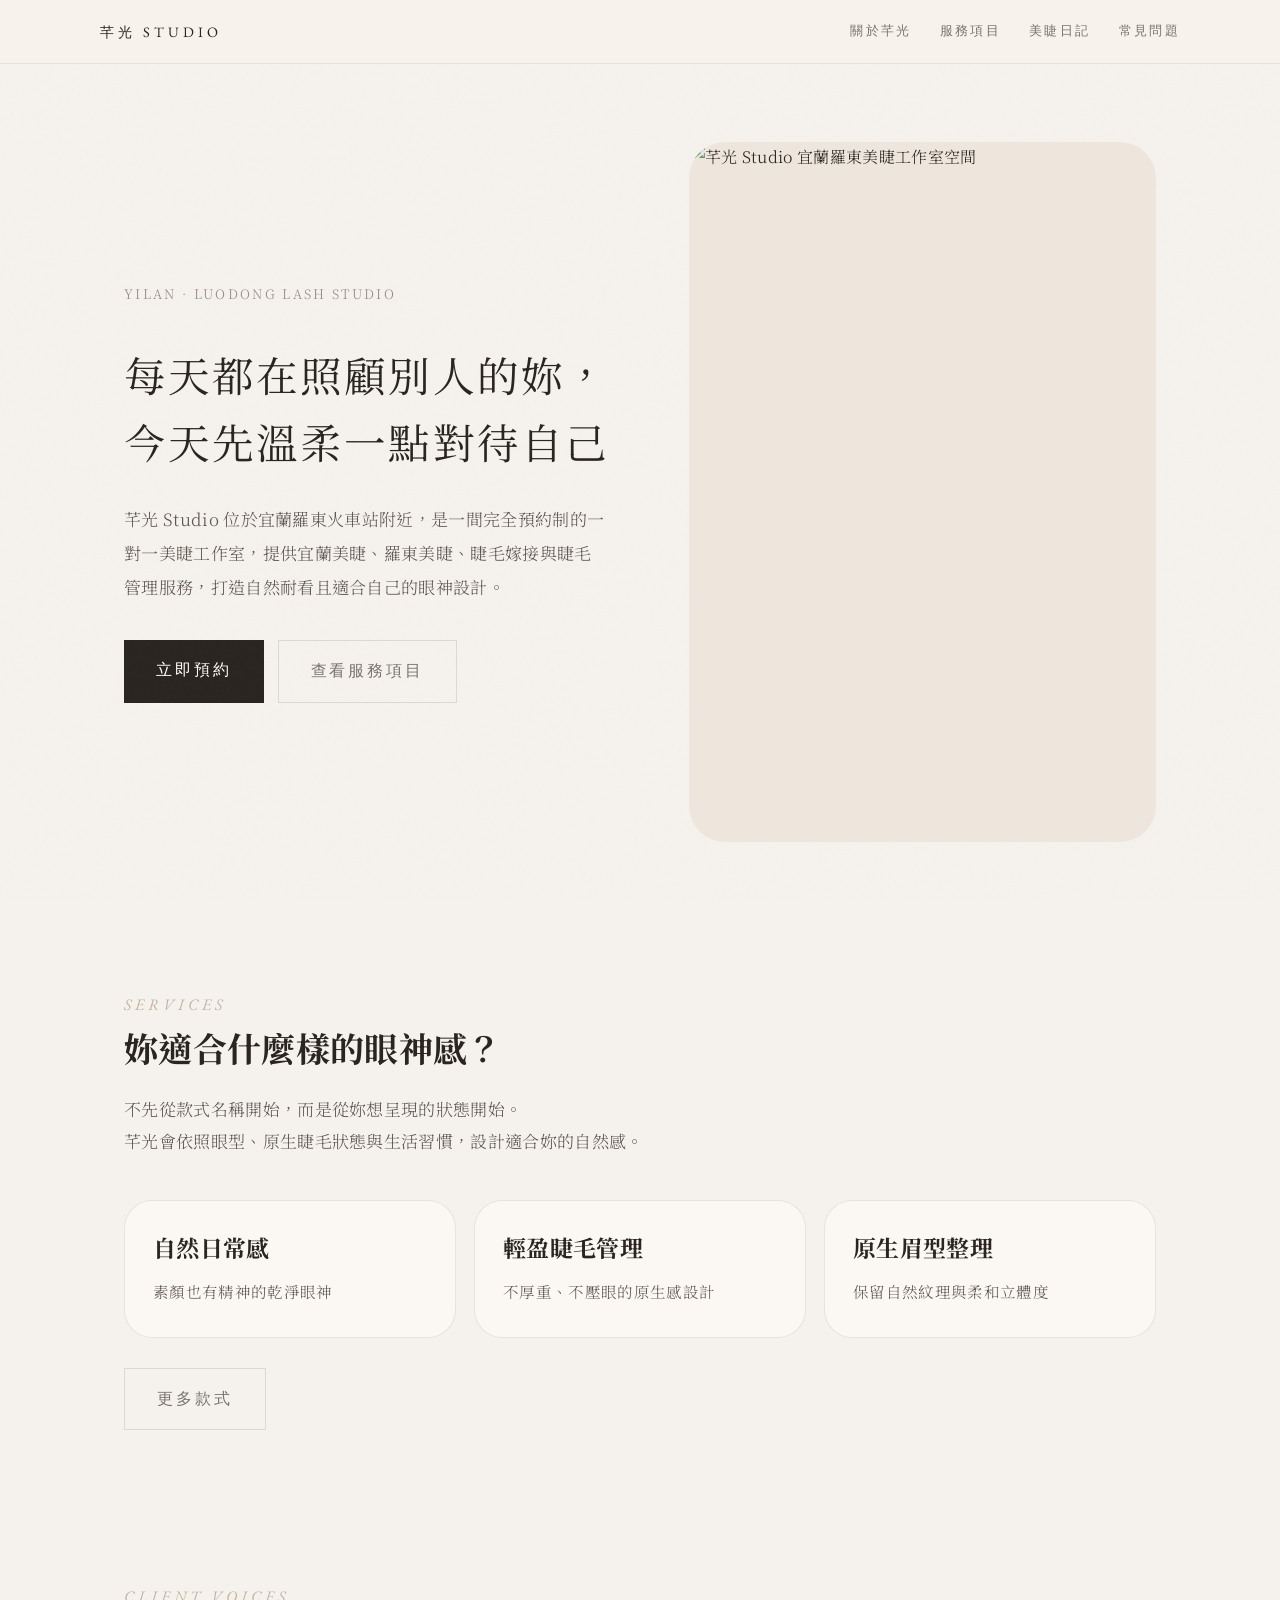
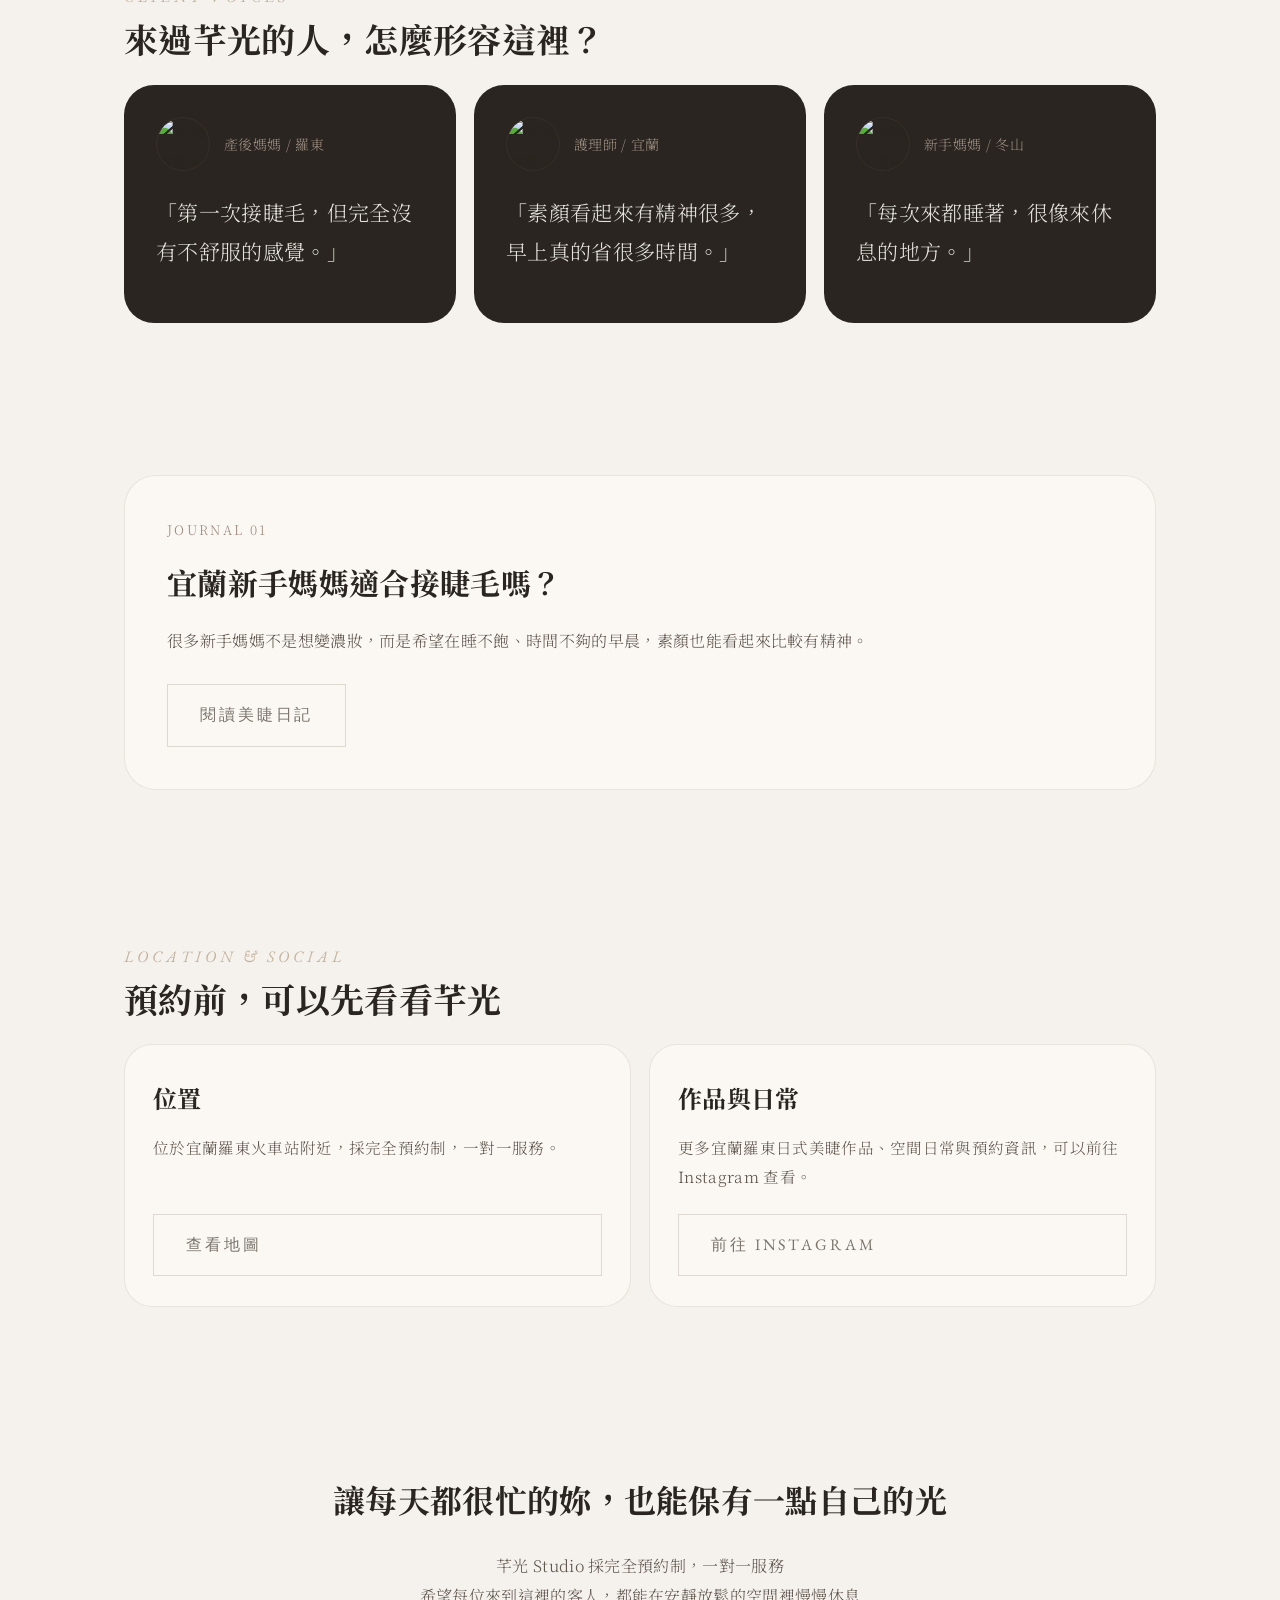
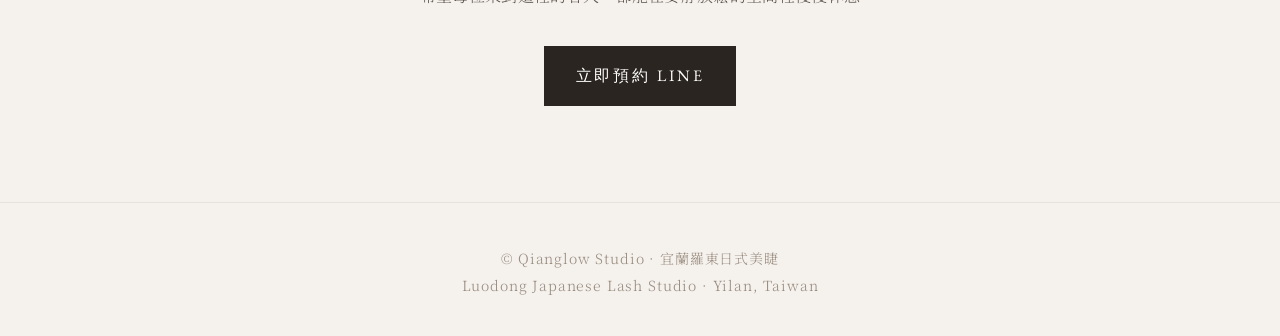
==== index.html @ c4bf51d2 "Update index.html" ====
<!DOCTYPE html>
<html lang="zh-TW">
<head>
  <link rel="icon" type="image/png" href="/favicon.png">
  <link rel="apple-touch-icon" href="/favicon.png">

  <meta charset="UTF-8">
  <meta name="viewport" content="width=device-width, initial-scale=1.0">

  <!-- ══ SEO ══ -->
  <title>芊光 Studio｜宜蘭美睫・羅東美睫・日式睫毛嫁接</title>
  <meta name="description" content="芊光 Studio 位於宜蘭羅東火車站附近，提供日式睫毛嫁接、睫毛管理與客製化眼型設計。完全預約制一對一療癒空間，打造自然耐看且適合自己的宜蘭美睫風格。">
  <meta name="keywords" content="宜蘭美睫,羅東美睫,宜蘭接睫毛,羅東接睫毛,日式美睫,睫毛嫁接,睫毛管理,宜蘭日式美睫,羅東日式美睫,芊光Studio">
  <link rel="canonical" href="https://qianglow.com/">

  <!-- ══ OG ══ -->
  <meta property="og:type" content="website">
  <meta property="og:locale" content="zh_TW">
  <meta property="og:title" content="芊光 Studio｜宜蘭美睫・羅東美睫・日式睫毛嫁接">
  <meta property="og:description" content="位於宜蘭羅東火車站附近，完全預約制一對一美睫工作室。日式睫毛嫁接、睫毛管理，打造自然耐看的眼神設計。">
  <meta property="og:url" content="https://qianglow.com/">
  <meta property="og:site_name" content="芊光 Qianglow Studio">
  <meta property="og:image" content="https://qianglow.com/space-01.JPG">

  <!-- ══ Twitter Card ══ -->
  <meta name="twitter:card" content="summary_large_image">
  <meta name="twitter:title" content="芊光 Studio｜宜蘭美睫・羅東美睫">
  <meta name="twitter:description" content="宜蘭羅東完全預約制日式美睫工作室，打造自然耐看的眼神設計。">
  <meta name="twitter:image" content="https://qianglow.com/space-01.JPG">

  <!-- ══ GEO / LLMO: hreflang ══ -->
  <link rel="alternate" hreflang="zh-TW" href="https://qianglow.com/">

  <!-- ══ Schema: BeautySalon (GEO / LLMO) ══ -->
  <script type="application/ld+json">
  {
    "@context": "https://schema.org",
    "@type": "BeautySalon",
    "@id": "https://qianglow.com/#beautysalon",
    "name": "芊光 Qianglow Studio",
    "alternateName": ["羅東美睫芊光", "宜蘭美睫芊光", "芊光美睫"],
    "url": "https://qianglow.com/",
    "image": "https://qianglow.com/space-01.JPG",
    "description": "芊光 Qianglow Studio 位於宜蘭羅東火車站附近，是一間完全預約制的一對一日式美睫工作室，提供宜蘭美睫、羅東美睫、日式睫毛嫁接、睫毛管理與野生眉服務。專注自然、耐看、有精神的眼神設計，適合新手媽媽與喜歡日系自然感的妳。",
    "priceRange": "NT$1,000–NT$1,300",
    "telephone": "",
    "address": {
      "@type": "PostalAddress",
      "streetAddress": "安平路35號2樓",
      "addressLocality": "羅東鎮",
      "addressRegion": "宜蘭縣",
      "postalCode": "265",
      "addressCountry": "TW"
    },
    "geo": {
      "@type": "GeoCoordinates",
      "latitude": 24.6775,
      "longitude": 121.7668
    },
    "hasMap": "https://maps.app.goo.gl/6VkabM9q2Lr9Zyg3A",
    "sameAs": [
      "https://www.instagram.com/qianglow.studio",
      "https://beautefeel.com/store/qianglow.studio",
      "https://relaq.fit/salon/50"
    ],
    "potentialAction": {
      "@type": "ReserveAction",
      "target": {
        "@type": "EntryPoint",
        "urlTemplate": "https://lin.ee/WfphLRG"
      },
      "name": "LINE 立即預約"
    },
    "areaServed": [
      { "@type": "City", "name": "羅東鎮" },
      { "@type": "AdministrativeArea", "name": "宜蘭縣" },
      { "@type": "City", "name": "冬山鄉" },
      { "@type": "City", "name": "五結鄉" },
      { "@type": "City", "name": "宜蘭市" }
    ],
    "openingHoursSpecification": [
      {
        "@type": "OpeningHoursSpecification",
        "dayOfWeek": ["Monday","Tuesday","Wednesday","Thursday","Friday","Saturday","Sunday"],
        "opens": "10:00",
        "closes": "19:00"
      }
    ],
    "aggregateRating": {
      "@type": "AggregateRating",
      "ratingValue": "5",
      "reviewCount": "3",
      "bestRating": "5",
      "worstRating": "1"
    },
    "review": [
      {
        "@type": "Review",
        "author": { "@type": "Person", "name": "產後媽媽｜羅東" },
        "reviewRating": { "@type": "Rating", "ratingValue": "5", "bestRating": "5" },
        "reviewBody": "第一次接睫毛，但完全沒有不舒服的感覺。"
      },
      {
        "@type": "Review",
        "author": { "@type": "Person", "name": "護理師｜宜蘭" },
        "reviewRating": { "@type": "Rating", "ratingValue": "5", "bestRating": "5" },
        "reviewBody": "素顏看起來有精神很多，早上真的省很多時間。"
      },
      {
        "@type": "Review",
        "author": { "@type": "Person", "name": "新手媽媽｜冬山" },
        "reviewRating": { "@type": "Rating", "ratingValue": "5", "bestRating": "5" },
        "reviewBody": "安靜到差點睡著，很像來休息的地方。"
      }
    ],
    "hasOfferCatalog": {
      "@type": "OfferCatalog",
      "name": "芊光服務項目",
      "itemListElement": [
        {
          "@type": "Offer",
          "name": "日系單根美睫",
          "description": "自然、輕盈、耐看的宜蘭日系美睫設計，適合日常素顏也想有精神的妳。",
          "price": "1000",
          "priceCurrency": "TWD"
        },
        {
          "@type": "Offer",
          "name": "水光睫毛管理",
          "description": "重視原生睫毛狀態與光澤感的羅東睫毛管理服務。",
          "price": "1300",
          "priceCurrency": "TWD"
        },
        {
          "@type": "Offer",
          "name": "野生眉雕塑",
          "description": "保留自然眉流與柔和立體度的原生眉型整理。",
          "price": "1000",
          "priceCurrency": "TWD"
        }
      ]
    }
  }
  </script>

  <!-- ══ Schema: FAQPage (AEO / LLMO) ══ -->
  <script type="application/ld+json">
  {
    "@context": "https://schema.org",
    "@type": "FAQPage",
    "mainEntity": [
      {
        "@type": "Question",
        "name": "宜蘭哪裡有日式美睫？",
        "acceptedAnswer": {
          "@type": "Answer",
          "text": "芊光 Studio 位於宜蘭羅東火車站附近，提供日式睫毛嫁接、睫毛管理服務，採完全預約制一對一服務。"
        }
      },
      {
        "@type": "Question",
        "name": "羅東美睫推薦哪裡？",
        "acceptedAnswer": {
          "@type": "Answer",
          "text": "芊光 Qianglow Studio 是羅東在地的日式美睫工作室，專注自然感設計，適合新手媽媽與喜歡日系自然感的客人。"
        }
      },
      {
        "@type": "Question",
        "name": "接睫毛會不舒服嗎？",
        "acceptedAnswer": {
          "@type": "Answer",
          "text": "芊光採一對一完全預約制，施作過程安靜舒適，許多客人在過程中都會不自覺放鬆甚至入睡。"
        }
      },
      {
        "@type": "Question",
        "name": "宜蘭美睫多少錢？",
        "acceptedAnswer": {
          "@type": "Answer",
          "text": "芊光 Studio 日系單根美睫 NT$1,000 起，水光睫毛管理 NT$1,300，野生眉雕塑 NT$1,000。"
        }
      }
    ]
  }
  </script>

  <!-- ══ Schema: WebSite + SearchAction (LLMO) ══ -->
  <script type="application/ld+json">
  {
    "@context": "https://schema.org",
    "@type": "WebSite",
    "name": "芊光 Qianglow Studio",
    "url": "https://qianglow.com/",
    "description": "宜蘭羅東日式美睫工作室，提供宜蘭美睫、羅東美睫、睫毛嫁接與睫毛管理服務。"
  }
  </script>

  <link rel="preconnect" href="https://fonts.googleapis.com">
  <link rel="preconnect" href="https://fonts.gstatic.com" crossorigin>
  <link href="https://fonts.googleapis.com/css2?family=Noto+Serif+TC:wght@300;400;500&family=EB+Garamond:ital,wght@0,400;0,500;1,400&display=swap" rel="stylesheet">

<style>

:root{
  --bg:#f5f2ee;
  --bg-card:#faf8f5;
  --ink:#2a2520;
  --ink-light:#7a746c;
  --ink-faint:#b8b0a5;
  --accent:#8a7560;
  --accent-soft:#c4b49e;
  --line:#ddd8d0;
  --serif:'Noto Serif TC', serif;
  --roman:'EB Garamond', serif;
}

*{ box-sizing:border-box; }

body{
  margin:0;
  background:var(--bg);
  color:var(--ink);
  font-family:var(--serif);
  font-weight:300;
  line-height:1.9;
  letter-spacing:.02em;
}

body::before{
  content:'';
  position:fixed;
  inset:0;
  pointer-events:none;
  opacity:.35;
  z-index:0;
  background-image:url("data:image/svg+xml,%3Csvg viewBox='0 0 256 256' xmlns='http://www.w3.org/2000/svg'%3E%3Cfilter id='noise'%3E%3CfeTurbulence type='fractalNoise' baseFrequency='0.9' numOctaves='4'/%3E%3C/filter%3E%3Crect width='100%25' height='100%25' filter='url(%23noise)' opacity='0.04'/%3E%3C/svg%3E");
}

a{ text-decoration:none; color:inherit; }
img{ width:100%; display:block; }

.wrap{
  width:100%;
  max-width:1080px;
  margin:0 auto;
  padding:0 24px;
}

/* NAV */
.nav{
  position:sticky;
  top:0;
  z-index:10;
  background:rgba(247,242,236,.94);
  backdrop-filter:blur(12px);
  border-bottom:1px solid rgba(120,100,80,.12);
}
.nav-inner{
  display:flex;
  justify-content:space-between;
  align-items:center;
  padding:18px 0;
}
.logo{
  font-family:var(--roman);
  font-size:.9rem;
  letter-spacing:.28em;
  text-transform:uppercase;
  color:var(--ink);
}
.nav-links{
  display:flex;
  gap:28px;
  font-family:var(--roman);
  font-size:.82rem;
  letter-spacing:.18em;
  text-transform:uppercase;
  color:var(--ink-light);
}

/* HERO */
.hero{
  padding:78px 0 72px;
}
.hero-grid{
  display:grid;
  grid-template-columns:0.85fr 1.15fr;
  gap:80px;
  align-items:center;
}
.hero-sub{
  font-size:13px;
  letter-spacing:.18em;
  color:#9b8d80;
  margin-bottom:24px;
}

/* ── 修正：移除 <br>，讓標題自然換行 ── */
.hero-title{
  font-family:var(--serif);
  font-size:clamp(1.6rem, 3.8vw, 2.6rem);
  font-weight:400;
  line-height:1.6;
  letter-spacing:.05em;
  color:var(--ink);
  margin-bottom:28px;
  word-break:keep-all;
  overflow-wrap:break-word;
}

.hero-text{
  font-size:17px;
  line-height:2;
  color:#5f564e;
  max-width:640px;
  margin:0 0 36px;
}
.hero-content{
  max-width:600px;
}
.hero-buttons{
  display:flex;
  gap:14px;
  flex-wrap:wrap;
}
.btn-dark,
.btn-light{
  display:inline-block;
  padding:15px 32px;
}
.btn-dark{
  background:var(--ink);
  color:#fff;
  border-radius:0;
  font-family:var(--roman);
  letter-spacing:.18em;
  text-transform:uppercase;
}
.btn-light{
  background:transparent;
  color:var(--ink-light);
  border:1px solid var(--line);
  border-radius:0;
  font-family:var(--roman);
  letter-spacing:.18em;
  text-transform:uppercase;
}

/* SLIDER */
.hero-image{
  position:relative;
  overflow:hidden;
  border-radius:36px;
  background:#eee6dc;
  min-height:700px;
}
.slide{
  position:absolute;
  inset:0;
  width:100%;
  height:100%;
  object-fit:cover;
  opacity:0;
  transition:opacity 1.4s ease;
}
.slide.active{ opacity:1; }

/* SECTION */
.section{ padding:76px 0; }
.section-sub{
  font-family:var(--roman);
  font-style:italic;
  letter-spacing:.25em;
  color:var(--accent-soft);
}
.section-title{
  font-family:"Noto Serif TC",serif;
  font-size:34px;
  line-height:1.6;
  margin:0 0 18px;
}
.section-text{
  font-size:17px;
  color:#5f564e;
  max-width:640px;
  margin:0 0 42px;
}

/* SERVICE */
.service-grid{
  display:grid;
  grid-template-columns:repeat(3,1fr);
  gap:18px;
}
.service-card{
  background:#fbf8f4;
  border:1px solid rgba(120,100,80,.14);
  border-radius:28px;
  padding:30px 28px;
}
.service-card h3{
  font-family:"Noto Serif TC",serif;
  font-size:23px;
  line-height:1.5;
  margin:0 0 12px;
}
.service-card p{
  font-size:15.5px;
  color:#5f564e;
  margin:0;
}

/* REVIEW */
.voice-grid{
  display:grid;
  grid-template-columns:repeat(3,1fr);
  gap:18px;
}
.voice-card{
  background:#2a2520;
  border:none;
  border-radius:30px;
  padding:32px;
}
.voice-head{
  display:flex;
  align-items:center;
  gap:14px;
  margin-bottom:22px;
}
.avatar{
  width:54px;
  height:54px;
  border-radius:50%;
  object-fit:cover;
  border:1px solid rgba(120,100,80,.16);
}
.voice-text{
  font-family:var(--serif);
  font-size:21px;
  line-height:1.85;
  margin:0 0 20px;
  color:rgba(245,242,238,.92);
}
.voice-from{
  font-size:14px;
  color:#9b8d80;
}

/* JOURNAL */
.journal-card{
  background:#fbf8f4;
  border:1px solid rgba(120,100,80,.14);
  border-radius:32px;
  padding:42px;
}
.journal-number{
  color:#9b8d80;
  letter-spacing:.18em;
  font-size:13px;
  margin-bottom:16px;
}
.journal-card h3{
  font-family:"Noto Serif TC",serif;
  font-size:30px;
  line-height:1.65;
  margin:0 0 18px;
}
.journal-card p{
  color:#5f564e;
  font-size:16px;
  margin:0 0 28px;
}

/* MAP IG */
.info-grid{
  display:grid;
  grid-template-columns:1fr 1fr;
  gap:18px;
}
.info-card{
  background:#fbf8f4;
  border:1px solid rgba(120,100,80,.14);
  border-radius:28px;
  padding:30px 28px;
  display:flex;
  flex-direction:column;
}
.info-card h3{
  font-family:"Noto Serif TC",serif;
  font-size:24px;
  margin:0 0 12px;
}
.info-card p{
  color:#5f564e;
  margin:0 0 22px;
  font-size:15.5px;
  flex:1;
}

/* CTA */
.cta{
  padding:88px 0 96px;
  text-align:center;
}
.cta h2{
  font-family:"Noto Serif TC",serif;
  font-size:32px;
  line-height:1.8;
  margin:0 0 22px;
}
.cta p{
  color:#5f564e;
  max-width:620px;
  margin:0 auto 34px;
  font-size:16px;
}

/* FOOTER */
.footer{
  border-top:1px solid rgba(120,100,80,.12);
  padding:42px 0 38px;
  text-align:center;
}
.footer-text{
  font-size:14px;
  line-height:1.9;
  color:#9b8d80;
  letter-spacing:.06em;
  margin:0;
}

/* ── MOBILE ── */
@media(max-width:768px){
  .wrap{ padding:0 22px; }

  .nav-inner{ align-items:center; gap:14px; }
  .logo{ font-size:21px; }
  .nav-links{ gap:16px; font-size:14px; overflow-x:auto; padding-bottom:4px; }

  .hero{ padding:54px 0 46px; }

  /* ── 手機改為單欄，圖片放下方 ── */
  .hero-grid{
    display:grid;
    grid-template-columns:1fr;
    gap:36px;
    align-items:start;
  }

  .hero-sub{ font-size:12px; letter-spacing:.16em; margin-bottom:20px; }

  /* ── 手機字體自然換行，不強制斷行 ── */
  .hero-title{
    font-size:clamp(1.5rem, 6vw, 2rem);
    line-height:1.65;
    letter-spacing:.03em;
    margin-bottom:20px;
    word-break:keep-all;
  }

  .hero-text{ font-size:16px; line-height:2; margin-bottom:30px; }

  .hero-image{
    min-height:700px;
    border-radius:28px;
  }

  .section{ padding:58px 0; }
  .section-title{ font-size:29px; line-height:1.7; }
  .section-text{ font-size:16px; line-height:2; }

  .service-grid,
  .voice-grid,
  .info-grid{ grid-template-columns:1fr; }

  .service-card,
  .voice-card,
  .info-card{ padding:26px 24px; }

  .voice-text{ font-size:20px; line-height:1.9; }

  .journal-card{ padding:30px 26px; }
  .journal-card h3{ font-size:25px; }

  .cta{ padding:72px 0 78px; }
  .cta h2{ font-size:28px; line-height:1.85; }
}
</style>

</head>
<body>

<header class="nav">
  <div class="wrap nav-inner">
    <div class="logo">芊光 Studio</div>
    <nav class="nav-links" aria-label="主選單">
      <a href="about.html">關於芊光</a>
      <a href="services.html">服務項目</a>
      <a href="journal.html">美睫日記</a>
      <a href="faq.html">常見問題</a>
    </nav>
  </div>
</header>

<main>

  <!-- ══ HERO ══ -->
  <section class="hero">
    <div class="wrap hero-grid">
      <div class="hero-content">
        <div class="hero-sub">YILAN · LUODONG LASH STUDIO</div>

        <h1 class="hero-title">每天都在照顧別人的妳，<br>今天先溫柔一點對待自己</h1>

        <p class="hero-text">
          芊光 Studio 位於宜蘭羅東火車站附近，是一間完全預約制的一對一美睫工作室，提供宜蘭美睫、羅東美睫、睫毛嫁接與睫毛管理服務，打造自然耐看且適合自己的眼神設計。
        </p>

        <div class="hero-buttons">
          <a href="https://lin.ee/WfphLRG" class="btn-dark" target="_blank" rel="noopener">立即預約</a>
          <a href="services.html" class="btn-light">查看服務項目</a>
        </div>
      </div>

      <div class="hero-image">
        <img src="space-02.jpg" class="slide active" alt="芊光 Studio 宜蘭羅東美睫工作室空間">
        <img src="space-01.JPG" class="slide" alt="芊光 Studio 羅東日式美睫施作床與空間">
      </div>
    </div>
  </section>

  <!-- ══ SERVICES ══ -->
  <section class="section" aria-labelledby="services-heading">
    <div class="wrap">
      <div class="section-sub">SERVICES</div>
      <h2 class="section-title" id="services-heading">妳適合什麼樣的眼神感？</h2>
      <p class="section-text">
        不先從款式名稱開始，而是從妳想呈現的狀態開始。<br>
        芊光會依照眼型、原生睫毛狀態與生活習慣，設計適合妳的自然感。
      </p>
      <div class="service-grid">
        <div class="service-card">
          <h3>自然日常感</h3>
          <p>素顏也有精神的乾淨眼神</p>
        </div>
        <div class="service-card">
          <h3>輕盈睫毛管理</h3>
          <p>不厚重、不壓眼的原生感設計</p>
        </div>
        <div class="service-card">
          <h3>原生眉型整理</h3>
          <p>保留自然紋理與柔和立體度</p>
        </div>
      </div>
      <div style="margin-top:30px;">
        <a href="services.html" class="btn-light">更多款式</a>
      </div>
    </div>
  </section>

  <!-- ══ REVIEWS ══ -->
  <section class="section" aria-labelledby="voices-heading">
    <div class="wrap">
      <div class="section-sub">CLIENT VOICES</div>
      <h2 class="section-title" id="voices-heading">來過芊光的人，怎麼形容這裡？</h2>
      <div class="voice-grid">
        <div class="voice-card">
          <div class="voice-head">
            <img src="review-01.PNG" class="avatar" alt="芊光宜蘭美睫客人評價">
            <div class="voice-from">產後媽媽 / 羅東</div>
          </div>
          <p class="voice-text">「第一次接睫毛，但完全沒有不舒服的感覺。」</p>
        </div>
        <div class="voice-card">
          <div class="voice-head">
            <img src="review-02.PNG" class="avatar" alt="芊光羅東美睫客人評價">
            <div class="voice-from">護理師 / 宜蘭</div>
          </div>
          <p class="voice-text">「素顏看起來有精神很多，早上真的省很多時間。」</p>
        </div>
        <div class="voice-card">
          <div class="voice-head">
            <img src="review-03.JPG" class="avatar" alt="芊光日式美睫客人評價">
            <div class="voice-from">新手媽媽 / 冬山</div>
          </div>
          <p class="voice-text">「每次來都睡著，很像來休息的地方。」</p>
        </div>
      </div>
    </div>
  </section>

  <!-- ══ JOURNAL ══ -->
  <section class="section">
    <div class="wrap">
      <div class="journal-card">
        <div class="journal-number">JOURNAL 01</div>
        <h3>宜蘭新手媽媽適合接睫毛嗎？</h3>
        <p>很多新手媽媽不是想變濃妝，而是希望在睡不飽、時間不夠的早晨，素顏也能看起來比較有精神。</p>
        <a href="journal.html" class="btn-light">閱讀美睫日記</a>
      </div>
    </div>
  </section>

  <!-- ══ MAP / IG ══ -->
  <section class="section" aria-labelledby="location-heading">
    <div class="wrap">
      <div class="section-sub">LOCATION & SOCIAL</div>
      <h2 class="section-title" id="location-heading">預約前，可以先看看芊光</h2>
      <div class="info-grid">
        <div class="info-card">
          <h3>位置</h3>
          <p>位於宜蘭羅東火車站附近，採完全預約制，一對一服務。</p>
          <a href="https://maps.google.com/?q=265宜蘭縣羅東鎮大新里安平路35號" class="btn-light" target="_blank" rel="noopener">查看地圖</a>
        </div>
        <div class="info-card">
          <h3>作品與日常</h3>
          <p>更多宜蘭羅東日式美睫作品、空間日常與預約資訊，可以前往 Instagram 查看。</p>
          <a href="https://www.instagram.com/qianglow.studio" class="btn-light" target="_blank" rel="noopener">前往 Instagram</a>
        </div>
      </div>
    </div>
  </section>

  <!-- ══ CTA ══ -->
  <section class="cta">
    <div class="wrap">
      <h2>讓每天都很忙的妳，也能保有一點自己的光</h2>
      <p>
        芊光 Studio 採完全預約制，一對一服務<br>
        希望每位來到這裡的客人，都能在安靜放鬆的空間裡慢慢休息
      </p>
      <a href="https://lin.ee/WfphLRG" class="btn-dark" target="_blank" rel="noopener">立即預約 LINE</a>
    </div>
  </section>

</main>

<footer class="footer">
  <div class="wrap">
    <p class="footer-text">
      © Qianglow Studio · 宜蘭羅東日式美睫<br>
      Luodong Japanese Lash Studio · Yilan, Taiwan
    </p>
  </div>
</footer>

<script>
const slides = document.querySelectorAll('.slide');
let current = 0;
if(slides.length > 1){
  setInterval(() => {
    slides[current].classList.remove('active');
    current = (current + 1) % slides.length;
    slides[current].classList.add('active');
  }, 4200);
}
</script>

</body>
</html>
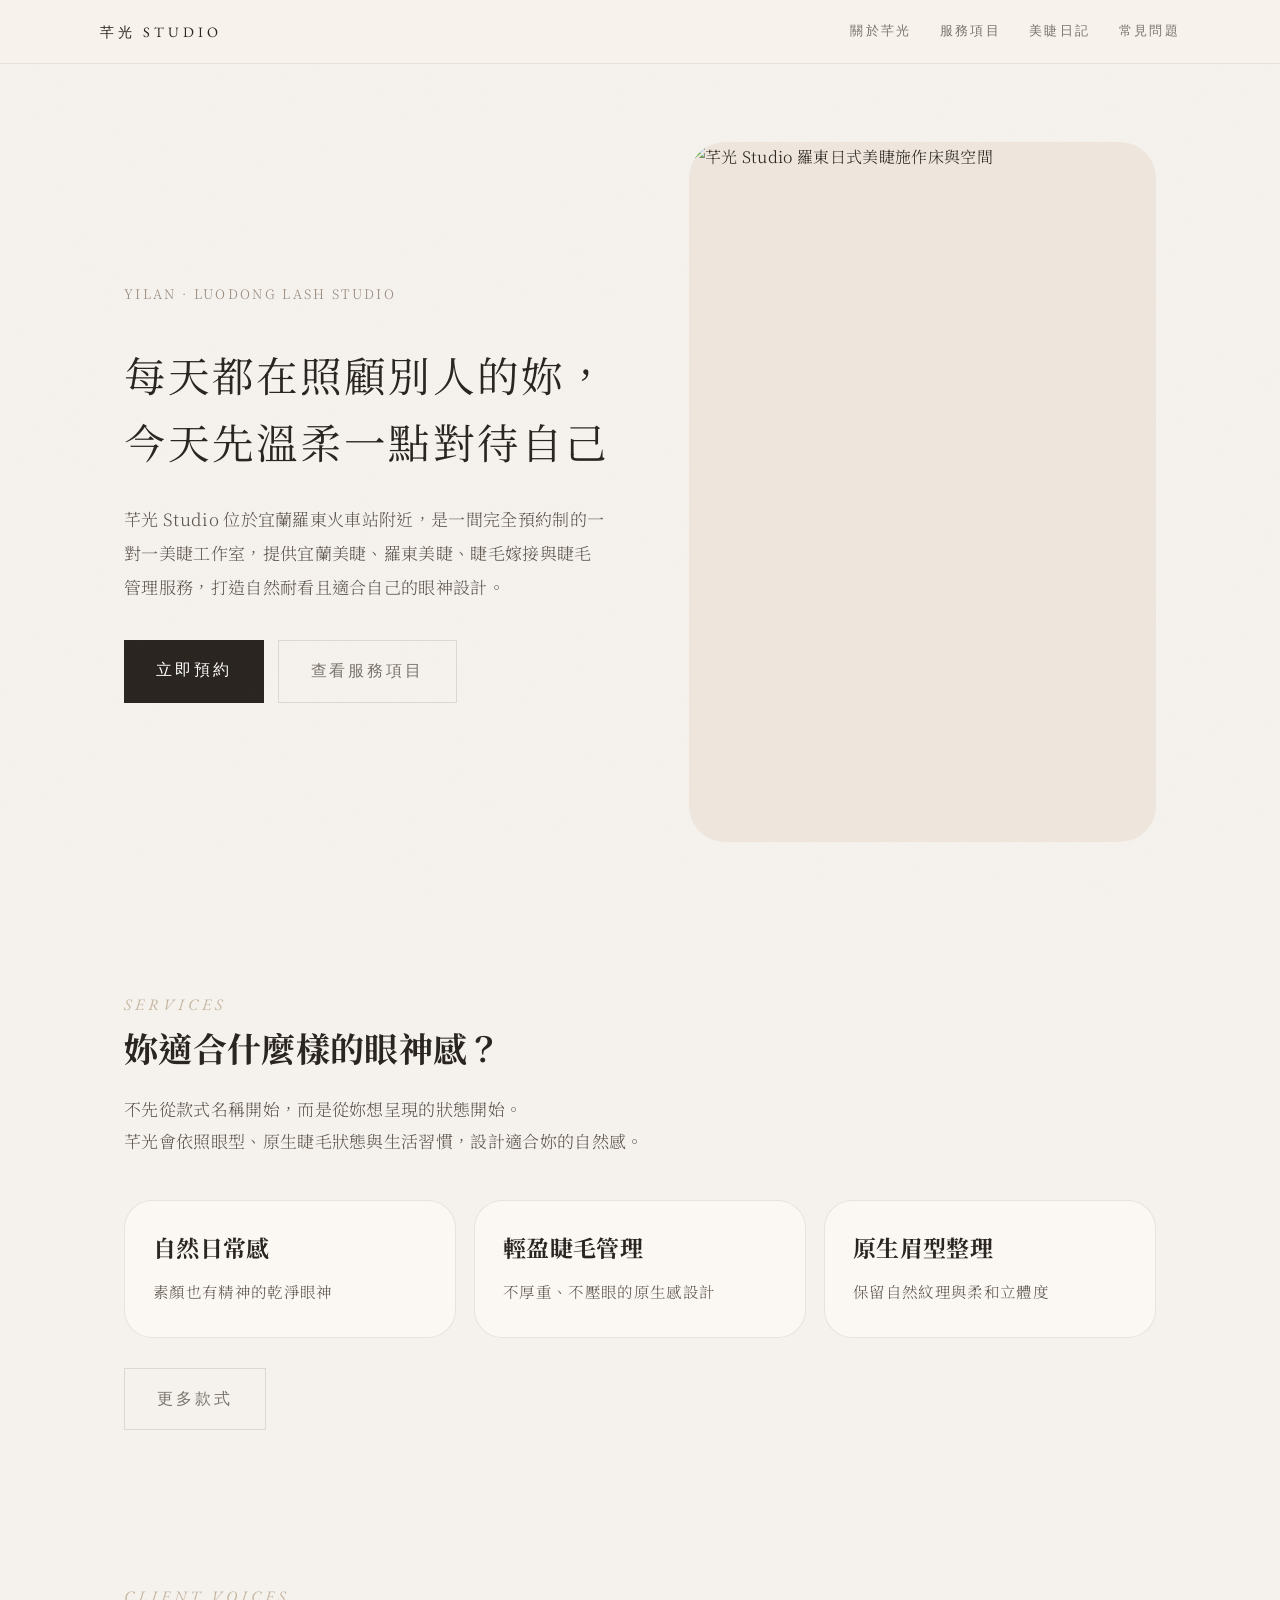
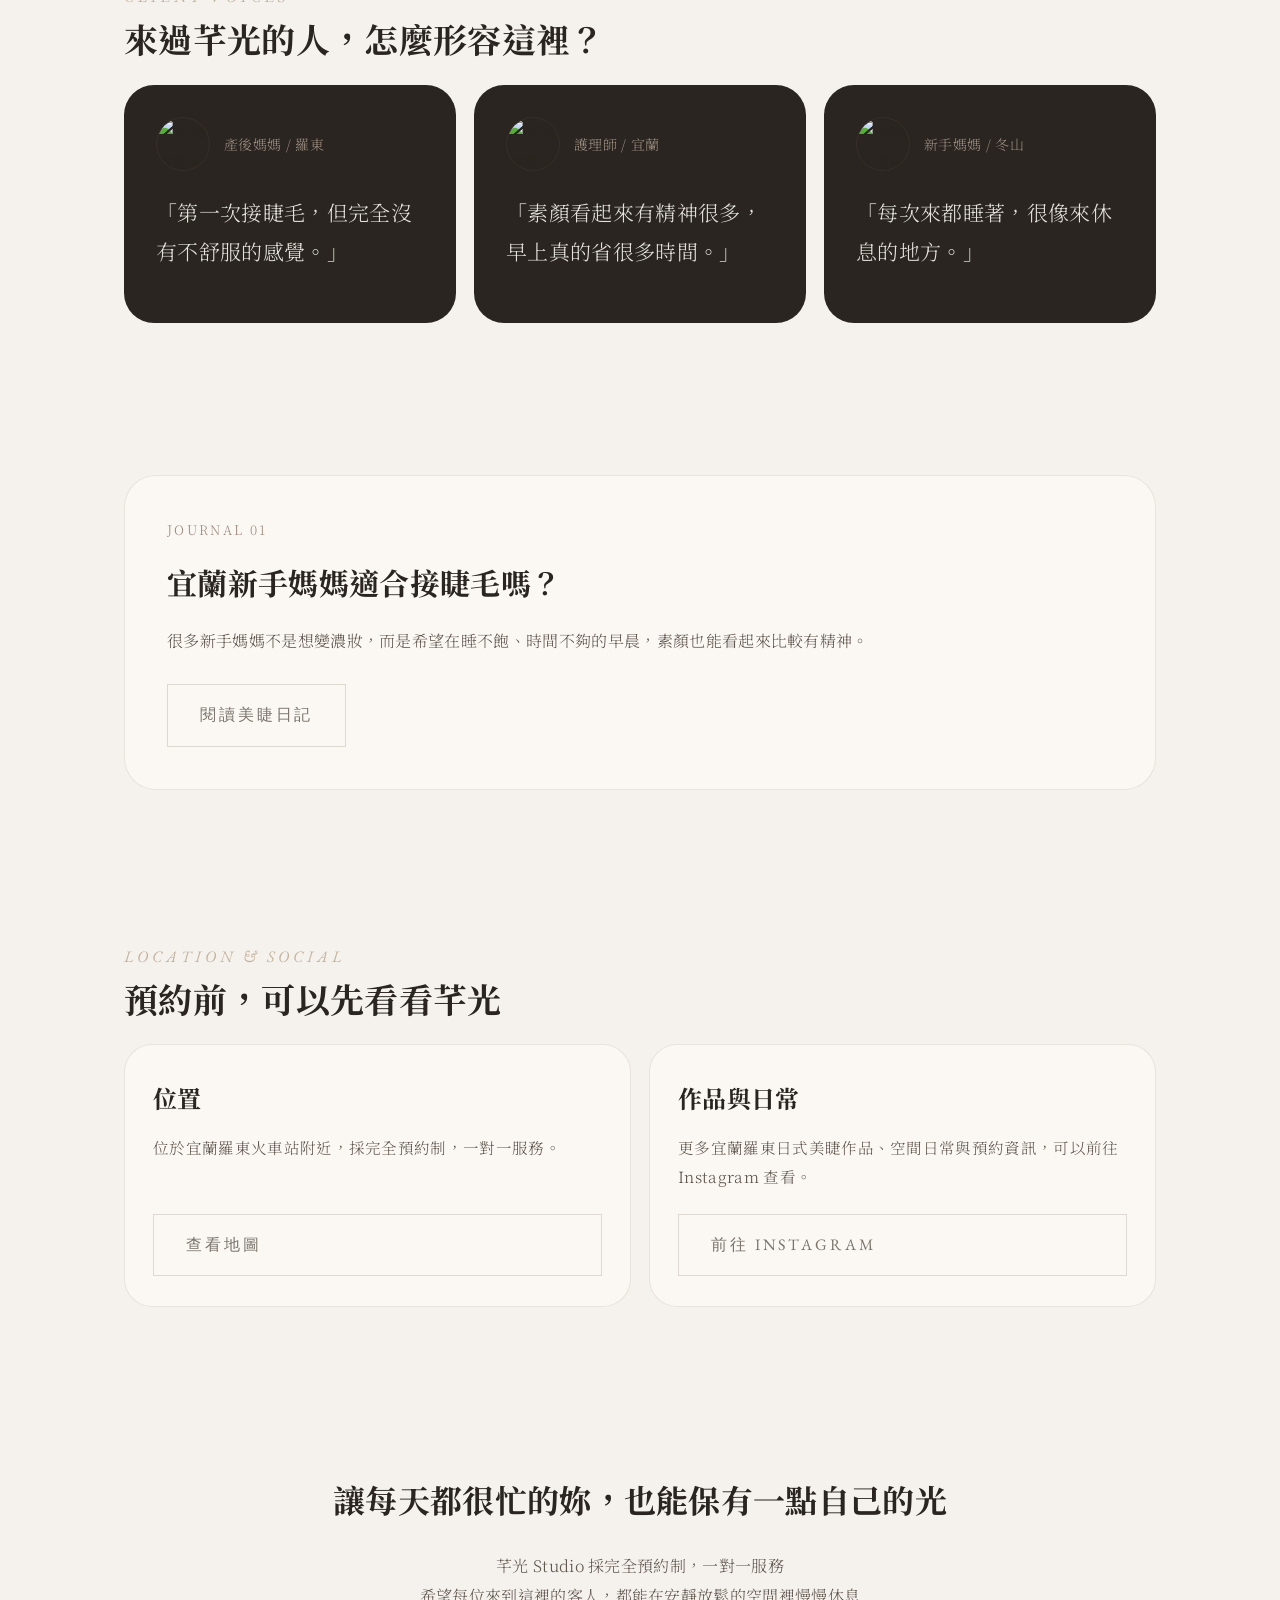
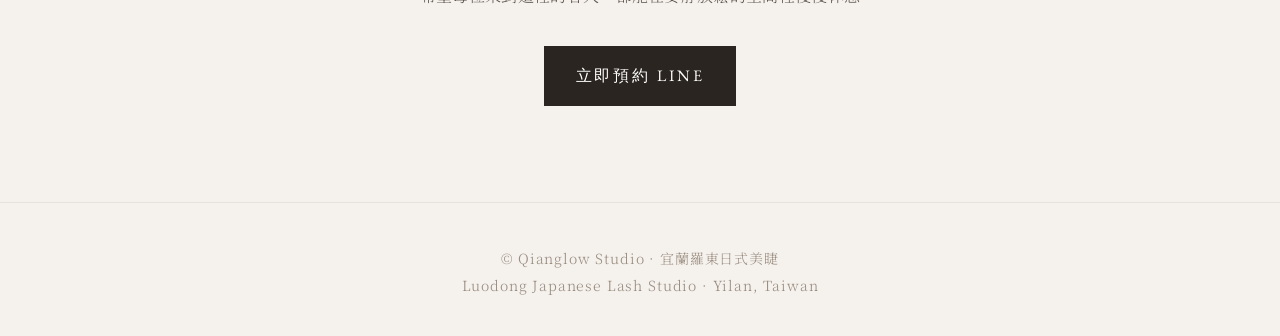
==== commit 17f32615: "Update index.html" ====
--- a/index.html
+++ b/index.html
@@ -61,7 +61,7 @@
     "sameAs": [
       "https://www.instagram.com/qianglow.studio",
       "https://beautefeel.com/store/qianglow.studio",
-      "https://relaq.fit/salon/50"
+      "https://myfreetime.io/shop/qianglow"
     ],
     "potentialAction": {
       "@type": "ReserveAction",
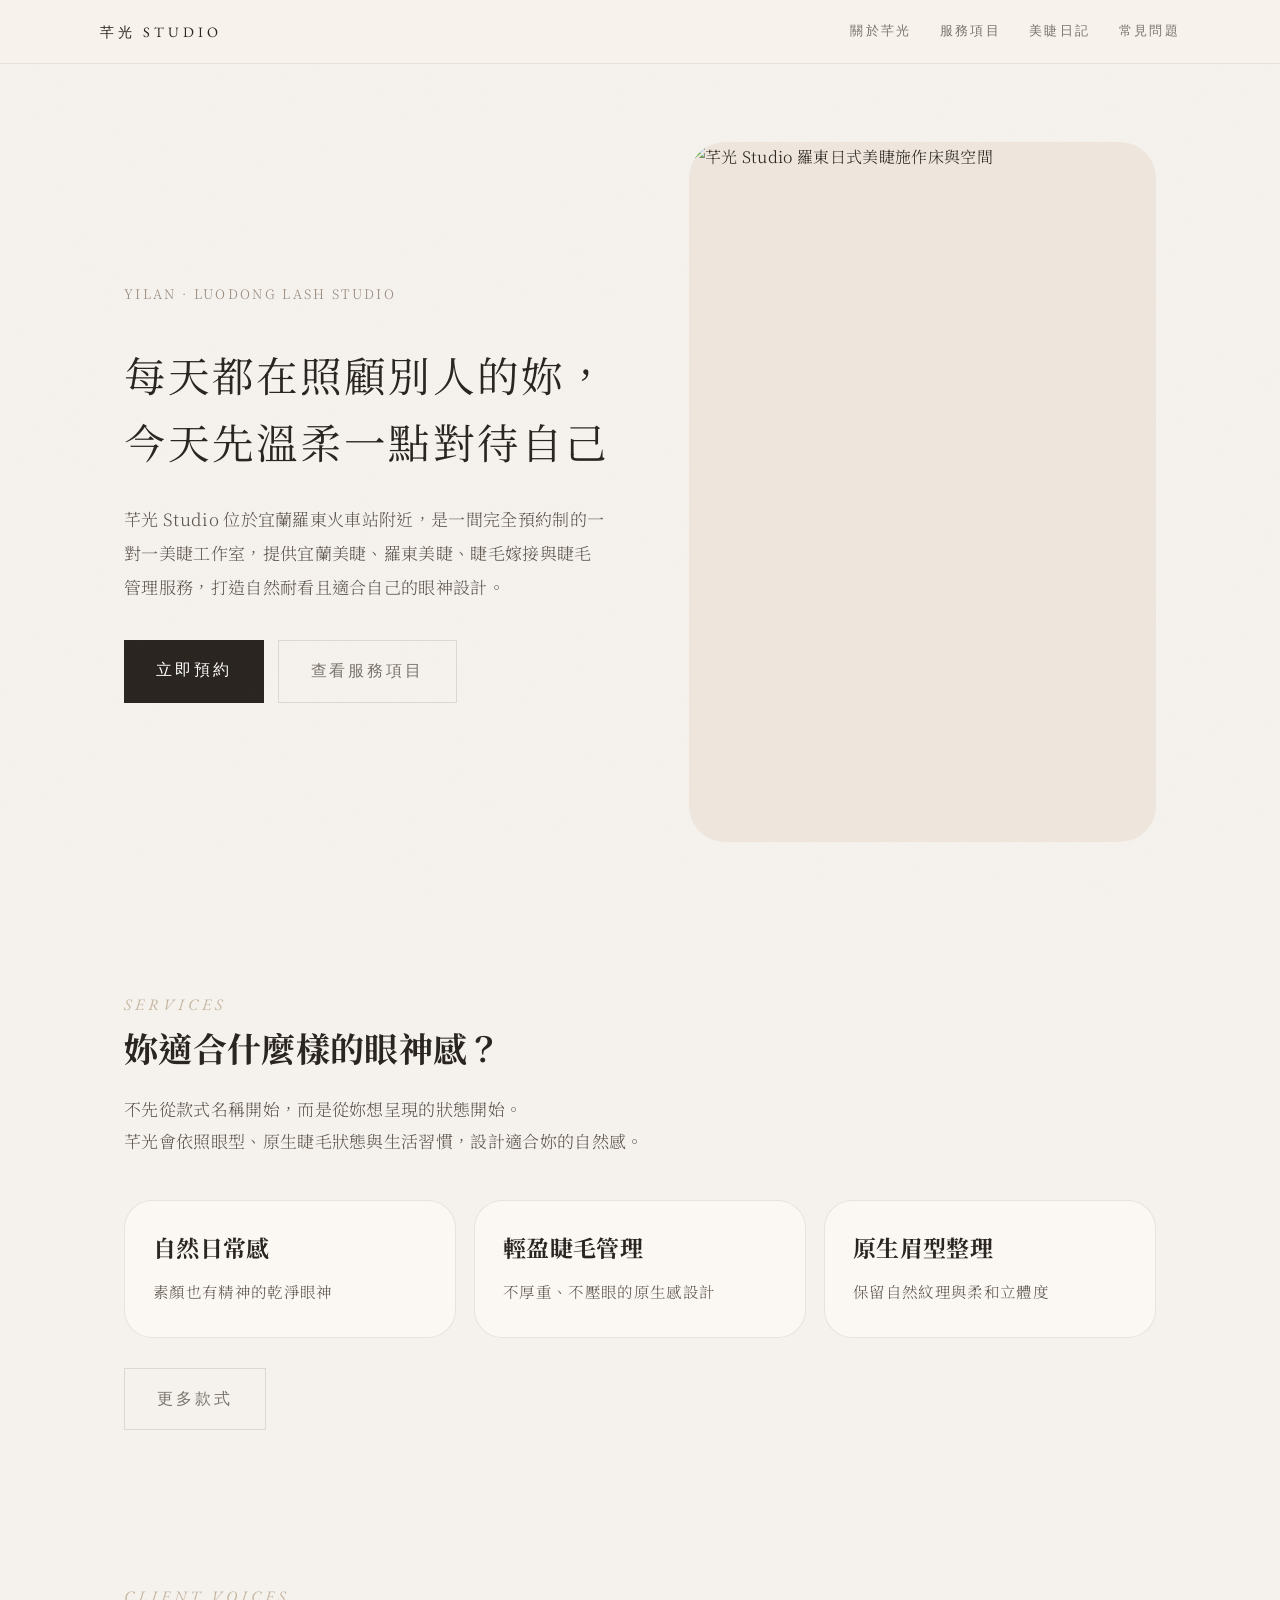
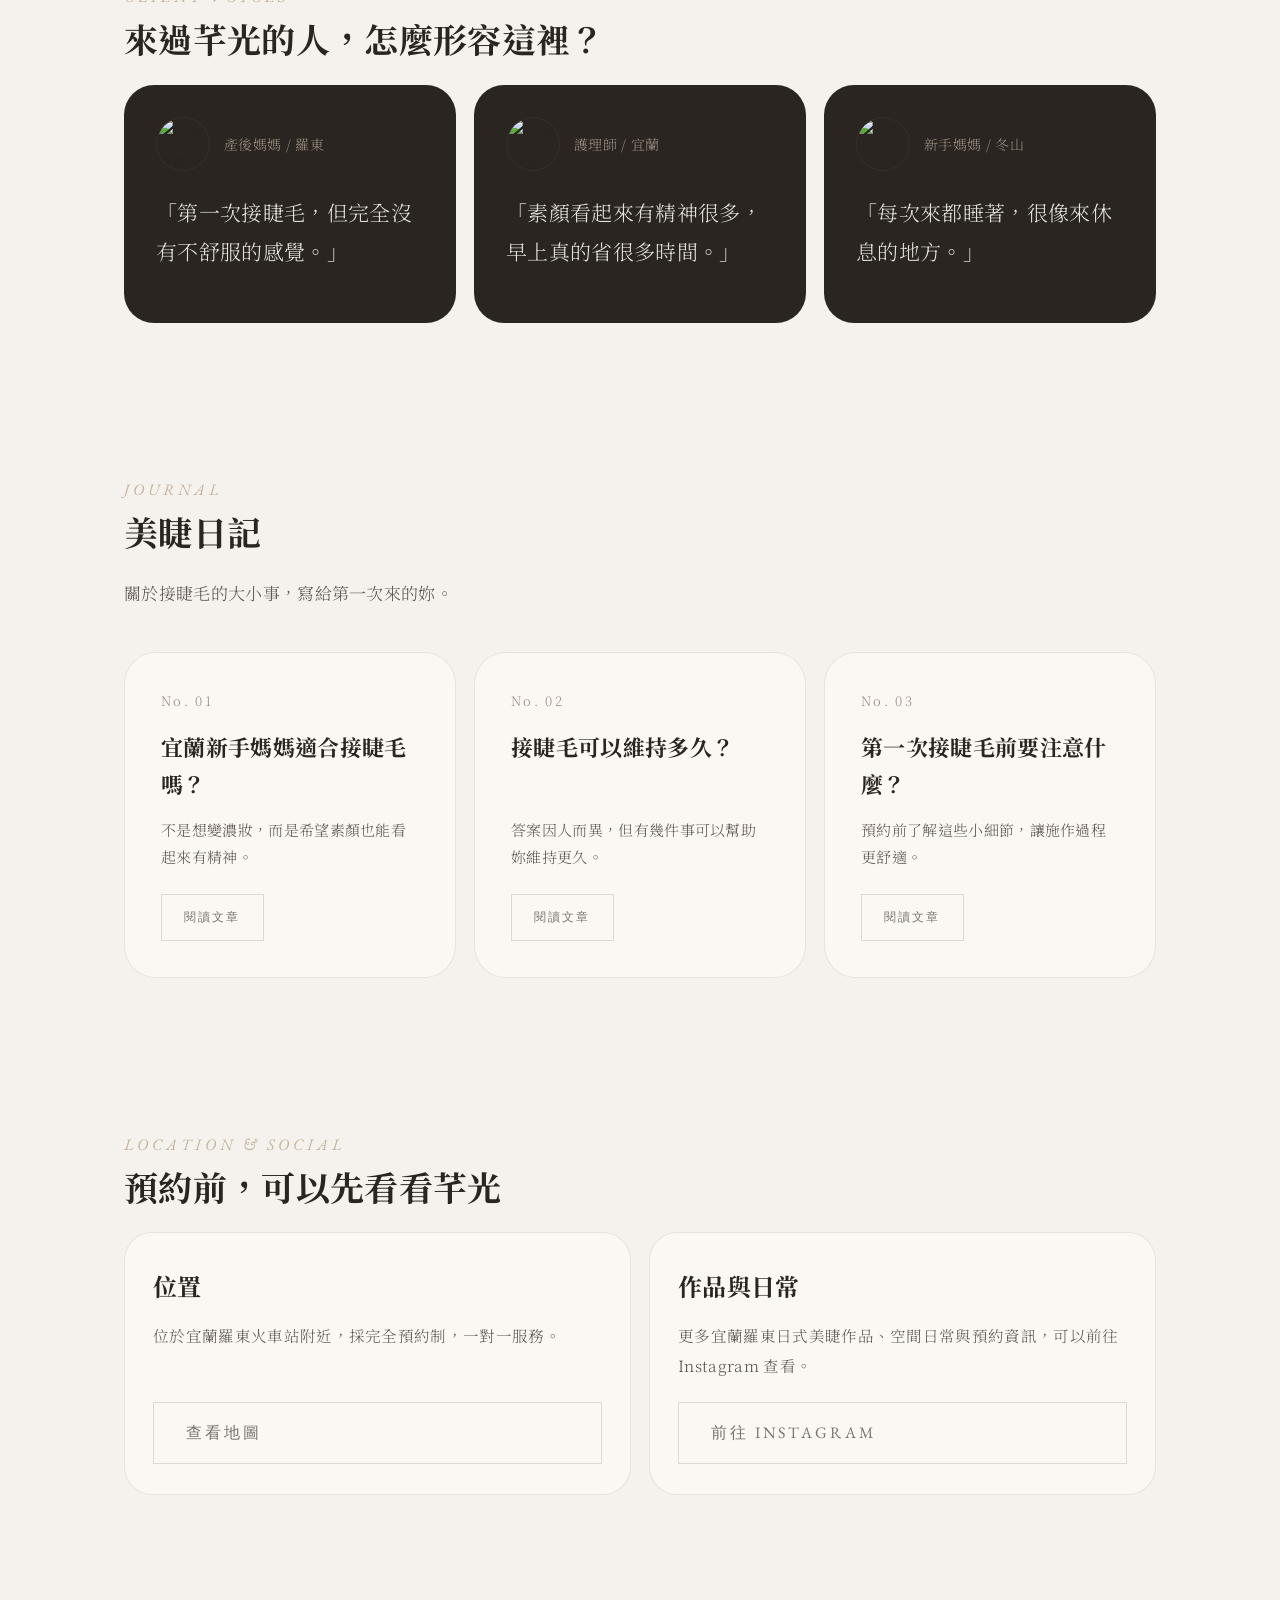
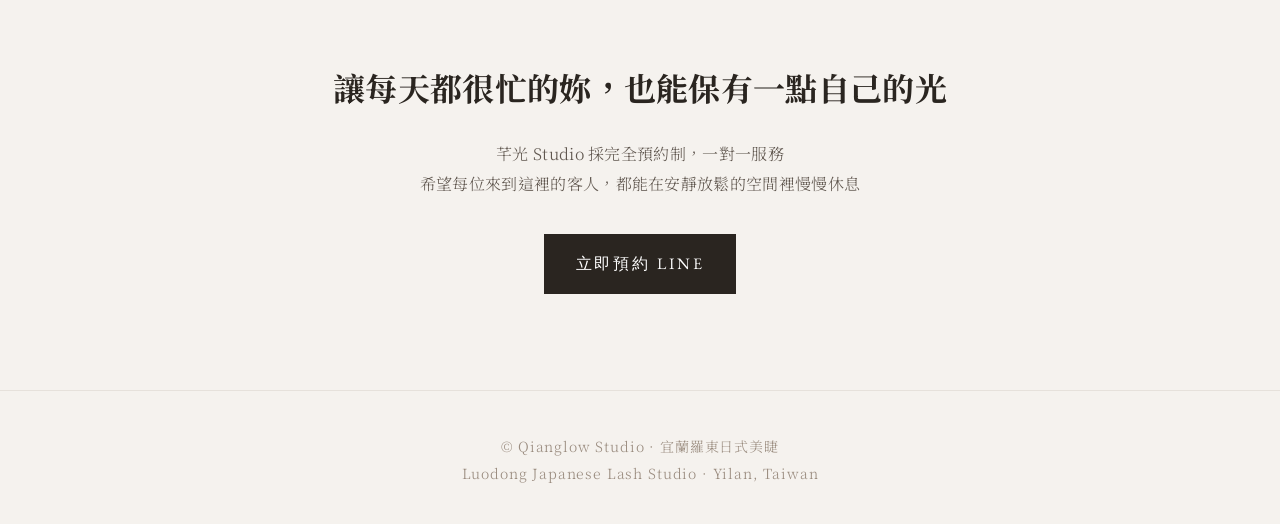
==== commit af638759: "Update index.html" ====
--- a/index.html
+++ b/index.html
@@ -11,6 +11,7 @@
   <title>芊光 Studio｜宜蘭美睫・羅東美睫・日式睫毛嫁接</title>
   <meta name="description" content="芊光 Studio 位於宜蘭羅東火車站附近，提供日式睫毛嫁接、睫毛管理與客製化眼型設計。完全預約制一對一療癒空間，打造自然耐看且適合自己的宜蘭美睫風格。">
   <meta name="keywords" content="宜蘭美睫,羅東美睫,宜蘭接睫毛,羅東接睫毛,日式美睫,睫毛嫁接,睫毛管理,宜蘭日式美睫,羅東日式美睫,芊光Studio">
+  <meta name="robots" content="index, follow">
   <link rel="canonical" href="https://qianglow.com/">
 
   <!-- ══ OG ══ -->
@@ -28,10 +29,10 @@
   <meta name="twitter:description" content="宜蘭羅東完全預約制日式美睫工作室，打造自然耐看的眼神設計。">
   <meta name="twitter:image" content="https://qianglow.com/space-01.JPG">
 
-  <!-- ══ GEO / LLMO: hreflang ══ -->
+  <!-- ══ GEO hreflang ══ -->
   <link rel="alternate" hreflang="zh-TW" href="https://qianglow.com/">
 
-  <!-- ══ Schema: BeautySalon (GEO / LLMO) ══ -->
+  <!-- ══ Schema: BeautySalon ══ -->
   <script type="application/ld+json">
   {
     "@context": "https://schema.org",
@@ -41,9 +42,8 @@
     "alternateName": ["羅東美睫芊光", "宜蘭美睫芊光", "芊光美睫"],
     "url": "https://qianglow.com/",
     "image": "https://qianglow.com/space-01.JPG",
-    "description": "芊光 Qianglow Studio 位於宜蘭羅東火車站附近，是一間完全預約制的一對一日式美睫工作室，提供宜蘭美睫、羅東美睫、日式睫毛嫁接、睫毛管理與野生眉服務。專注自然、耐看、有精神的眼神設計，適合新手媽媽與喜歡日系自然感的妳。",
+    "description": "芊光 Qianglow Studio 位於宜蘭羅東火車站附近，是一間完全預約制的一對一日式美睫工作室，提供宜蘭美睫、羅東美睫、日式睫毛嫁接、睫毛管理與野生眉服務。",
     "priceRange": "NT$1,000–NT$1,300",
-    "telephone": "",
     "address": {
       "@type": "PostalAddress",
       "streetAddress": "安平路35號2樓",
@@ -60,6 +60,7 @@
     "hasMap": "https://maps.app.goo.gl/6VkabM9q2Lr9Zyg3A",
     "sameAs": [
       "https://www.instagram.com/qianglow.studio",
+      "https://www.facebook.com/Qianglowlash",
       "https://beautefeel.com/store/qianglow.studio",
       "https://myfreetime.io/shop/qianglow"
     ],
@@ -84,33 +85,6 @@
         "dayOfWeek": ["Monday","Tuesday","Wednesday","Thursday","Friday","Saturday","Sunday"],
         "opens": "10:00",
         "closes": "19:00"
-      }
-    ],
-    "aggregateRating": {
-      "@type": "AggregateRating",
-      "ratingValue": "5",
-      "reviewCount": "3",
-      "bestRating": "5",
-      "worstRating": "1"
-    },
-    "review": [
-      {
-        "@type": "Review",
-        "author": { "@type": "Person", "name": "產後媽媽｜羅東" },
-        "reviewRating": { "@type": "Rating", "ratingValue": "5", "bestRating": "5" },
-        "reviewBody": "第一次接睫毛，但完全沒有不舒服的感覺。"
-      },
-      {
-        "@type": "Review",
-        "author": { "@type": "Person", "name": "護理師｜宜蘭" },
-        "reviewRating": { "@type": "Rating", "ratingValue": "5", "bestRating": "5" },
-        "reviewBody": "素顏看起來有精神很多，早上真的省很多時間。"
-      },
-      {
-        "@type": "Review",
-        "author": { "@type": "Person", "name": "新手媽媽｜冬山" },
-        "reviewRating": { "@type": "Rating", "ratingValue": "5", "bestRating": "5" },
-        "reviewBody": "安靜到差點睡著，很像來休息的地方。"
       }
     ],
     "hasOfferCatalog": {
@@ -143,7 +117,7 @@
   }
   </script>
 
-  <!-- ══ Schema: FAQPage (AEO / LLMO) ══ -->
+  <!-- ══ Schema: FAQPage ══ -->
   <script type="application/ld+json">
   {
     "@context": "https://schema.org",
@@ -185,7 +159,7 @@
   }
   </script>
 
-  <!-- ══ Schema: WebSite + SearchAction (LLMO) ══ -->
+  <!-- ══ Schema: WebSite ══ -->
   <script type="application/ld+json">
   {
     "@context": "https://schema.org",
@@ -268,6 +242,7 @@
   letter-spacing:.28em;
   text-transform:uppercase;
   color:var(--ink);
+  text-decoration:none;
 }
 .nav-links{
   display:flex;
@@ -278,6 +253,7 @@
   text-transform:uppercase;
   color:var(--ink-light);
 }
+.nav-links a:hover{ color:var(--ink); }
 
 /* HERO */
 .hero{
@@ -296,7 +272,6 @@
   margin-bottom:24px;
 }
 
-/* ── 修正：移除 <br>，讓標題自然換行 ── */
 .hero-title{
   font-family:var(--serif);
   font-size:clamp(1.6rem, 3.8vw, 2.6rem);
@@ -449,11 +424,18 @@
 }
 
 /* JOURNAL */
+.journal-grid{
+  display:grid;
+  grid-template-columns:repeat(3,1fr);
+  gap:18px;
+}
 .journal-card{
   background:#fbf8f4;
   border:1px solid rgba(120,100,80,.14);
   border-radius:32px;
-  padding:42px;
+  padding:36px;
+  display:flex;
+  flex-direction:column;
 }
 .journal-number{
   color:#9b8d80;
@@ -463,14 +445,21 @@
 }
 .journal-card h3{
   font-family:"Noto Serif TC",serif;
-  font-size:30px;
+  font-size:22px;
   line-height:1.65;
-  margin:0 0 18px;
+  margin:0 0 14px;
+  flex:1;
 }
 .journal-card p{
   color:#5f564e;
-  font-size:16px;
-  margin:0 0 28px;
+  font-size:15px;
+  margin:0 0 24px;
+  line-height:1.8;
+}
+.journal-card .btn-light{
+  padding:11px 22px;
+  font-size:0.75rem;
+  align-self:flex-start;
 }
 
 /* MAP IG */
@@ -534,56 +523,23 @@
 /* ── MOBILE ── */
 @media(max-width:768px){
   .wrap{ padding:0 22px; }
-
   .nav-inner{ align-items:center; gap:14px; }
   .logo{ font-size:21px; }
   .nav-links{ gap:16px; font-size:14px; overflow-x:auto; padding-bottom:4px; }
-
   .hero{ padding:54px 0 46px; }
-
-  /* ── 手機改為單欄，圖片放下方 ── */
-  .hero-grid{
-    display:grid;
-    grid-template-columns:1fr;
-    gap:36px;
-    align-items:start;
-  }
-
+  .hero-grid{ display:grid; grid-template-columns:1fr; gap:36px; align-items:start; }
   .hero-sub{ font-size:12px; letter-spacing:.16em; margin-bottom:20px; }
-
-  /* ── 手機字體自然換行，不強制斷行 ── */
-  .hero-title{
-    font-size:clamp(1.5rem, 6vw, 2rem);
-    line-height:1.65;
-    letter-spacing:.03em;
-    margin-bottom:20px;
-    word-break:keep-all;
-  }
-
+  .hero-title{ font-size:clamp(1.5rem, 6vw, 2rem); line-height:1.65; letter-spacing:.03em; margin-bottom:20px; word-break:keep-all; }
   .hero-text{ font-size:16px; line-height:2; margin-bottom:30px; }
-
-  .hero-image{
-    min-height:700px;
-    border-radius:28px;
-  }
-
+  .hero-image{ min-height:700px; border-radius:28px; }
   .section{ padding:58px 0; }
   .section-title{ font-size:29px; line-height:1.7; }
   .section-text{ font-size:16px; line-height:2; }
-
-  .service-grid,
-  .voice-grid,
-  .info-grid{ grid-template-columns:1fr; }
-
-  .service-card,
-  .voice-card,
-  .info-card{ padding:26px 24px; }
-
+  .service-grid, .voice-grid, .info-grid, .journal-grid{ grid-template-columns:1fr; }
+  .service-card, .voice-card, .info-card{ padding:26px 24px; }
   .voice-text{ font-size:20px; line-height:1.9; }
-
-  .journal-card{ padding:30px 26px; }
-  .journal-card h3{ font-size:25px; }
-
+  .journal-card{ padding:28px 24px; }
+  .journal-card h3{ font-size:21px; }
   .cta{ padding:72px 0 78px; }
   .cta h2{ font-size:28px; line-height:1.85; }
 }
@@ -594,7 +550,7 @@
 
 <header class="nav">
   <div class="wrap nav-inner">
-    <div class="logo">芊光 Studio</div>
+    <a href="https://qianglow.com/" class="logo">芊光 Studio</a>
     <nav class="nav-links" aria-label="主選單">
       <a href="about.html">關於芊光</a>
       <a href="services.html">服務項目</a>
@@ -611,13 +567,10 @@
     <div class="wrap hero-grid">
       <div class="hero-content">
         <div class="hero-sub">YILAN · LUODONG LASH STUDIO</div>
-
         <h1 class="hero-title">每天都在照顧別人的妳，<br>今天先溫柔一點對待自己</h1>
-
         <p class="hero-text">
           芊光 Studio 位於宜蘭羅東火車站附近，是一間完全預約制的一對一美睫工作室，提供宜蘭美睫、羅東美睫、睫毛嫁接與睫毛管理服務，打造自然耐看且適合自己的眼神設計。
         </p>
-
         <div class="hero-buttons">
           <a href="https://lin.ee/WfphLRG" class="btn-dark" target="_blank" rel="noopener">立即預約</a>
           <a href="services.html" class="btn-light">查看服務項目</a>
@@ -692,13 +645,30 @@
   </section>
 
   <!-- ══ JOURNAL ══ -->
-  <section class="section">
+  <section class="section" aria-labelledby="journal-heading">
     <div class="wrap">
-      <div class="journal-card">
-        <div class="journal-number">JOURNAL 01</div>
-        <h3>宜蘭新手媽媽適合接睫毛嗎？</h3>
-        <p>很多新手媽媽不是想變濃妝，而是希望在睡不飽、時間不夠的早晨，素顏也能看起來比較有精神。</p>
-        <a href="journal.html" class="btn-light">閱讀美睫日記</a>
+      <div class="section-sub">JOURNAL</div>
+      <h2 class="section-title" id="journal-heading">美睫日記</h2>
+      <p class="section-text">關於接睫毛的大小事，寫給第一次來的妳。</p>
+      <div class="journal-grid">
+        <div class="journal-card">
+          <div class="journal-number">No. 01</div>
+          <h3>宜蘭新手媽媽適合接睫毛嗎？</h3>
+          <p>不是想變濃妝，而是希望素顏也能看起來有精神。</p>
+          <a href="new-mom-lashes.html" class="btn-light">閱讀文章</a>
+        </div>
+        <div class="journal-card">
+          <div class="journal-number">No. 02</div>
+          <h3>接睫毛可以維持多久？</h3>
+          <p>答案因人而異，但有幾件事可以幫助妳維持更久。</p>
+          <a href="lash-retention.html" class="btn-light">閱讀文章</a>
+        </div>
+        <div class="journal-card">
+          <div class="journal-number">No. 03</div>
+          <h3>第一次接睫毛前要注意什麼？</h3>
+          <p>預約前了解這些小細節，讓施作過程更舒適。</p>
+          <a href="first-lash-tips.html" class="btn-light">閱讀文章</a>
+        </div>
       </div>
     </div>
   </section>
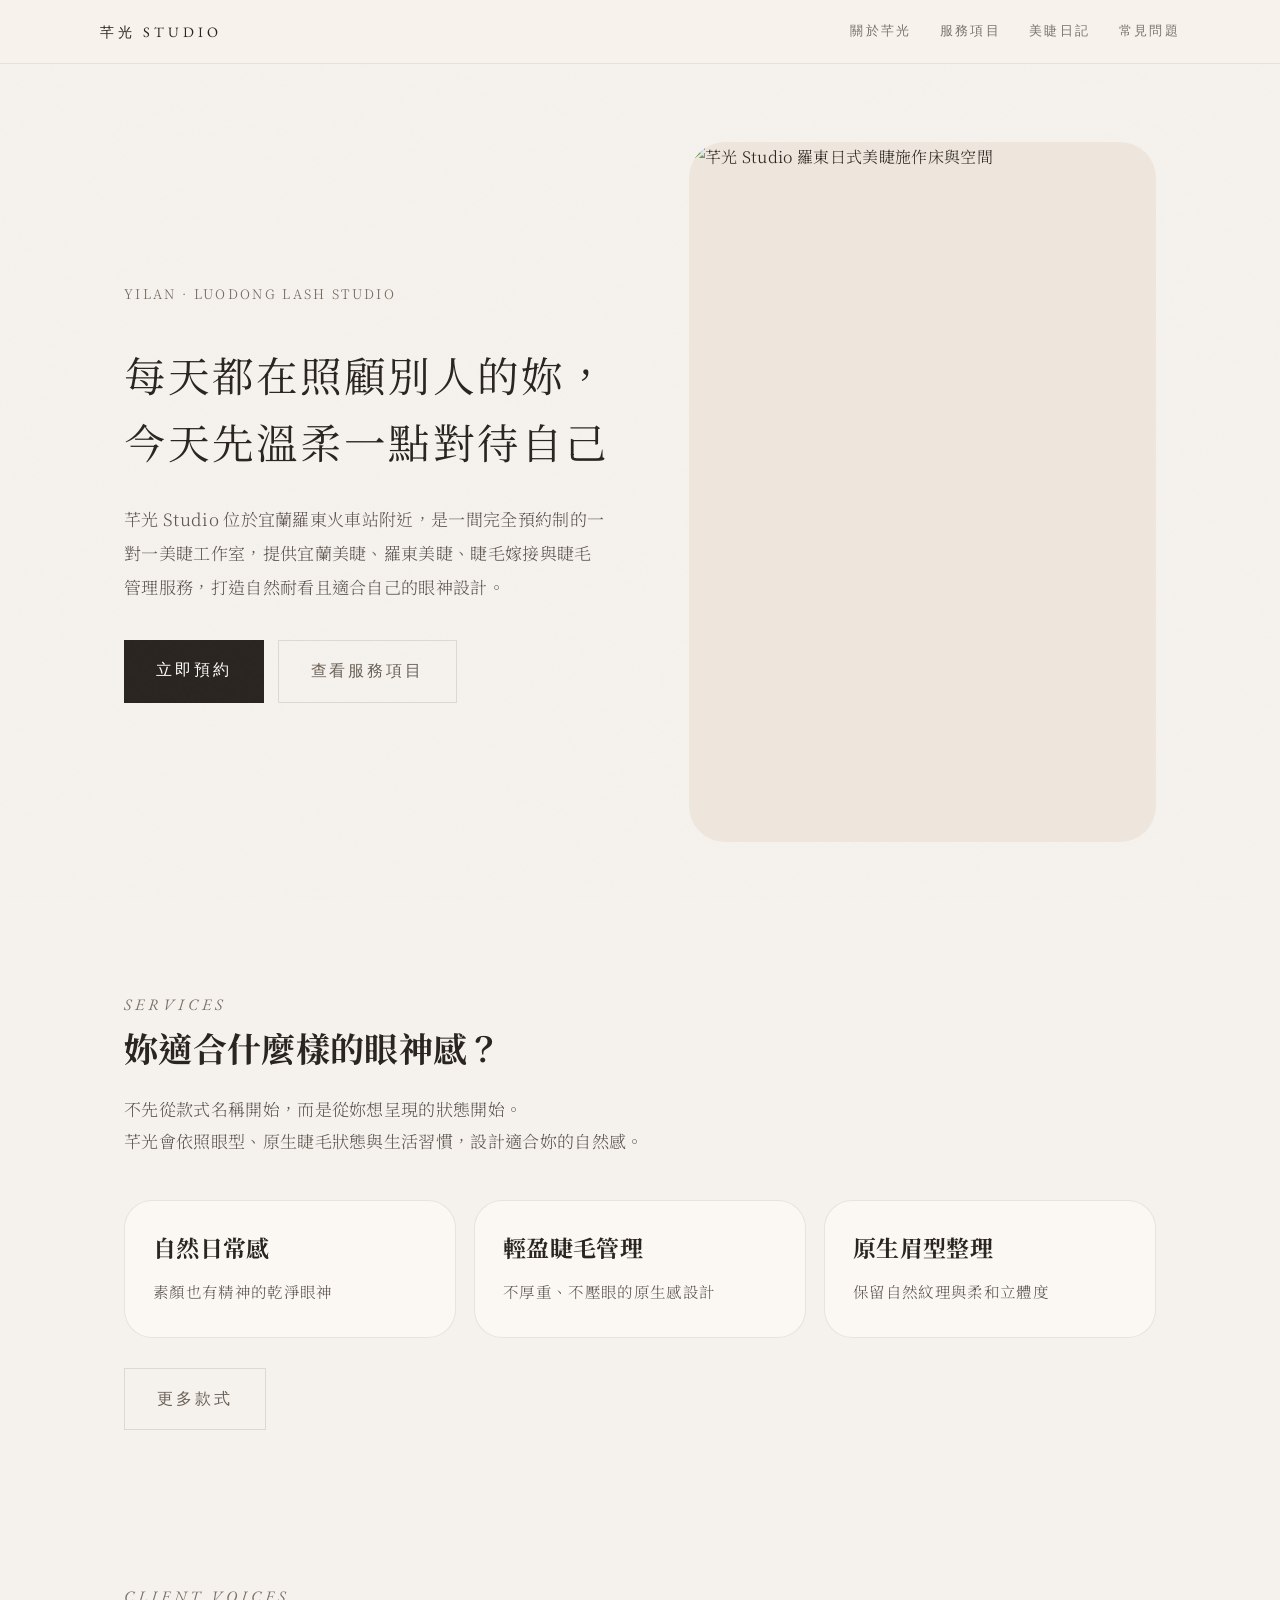
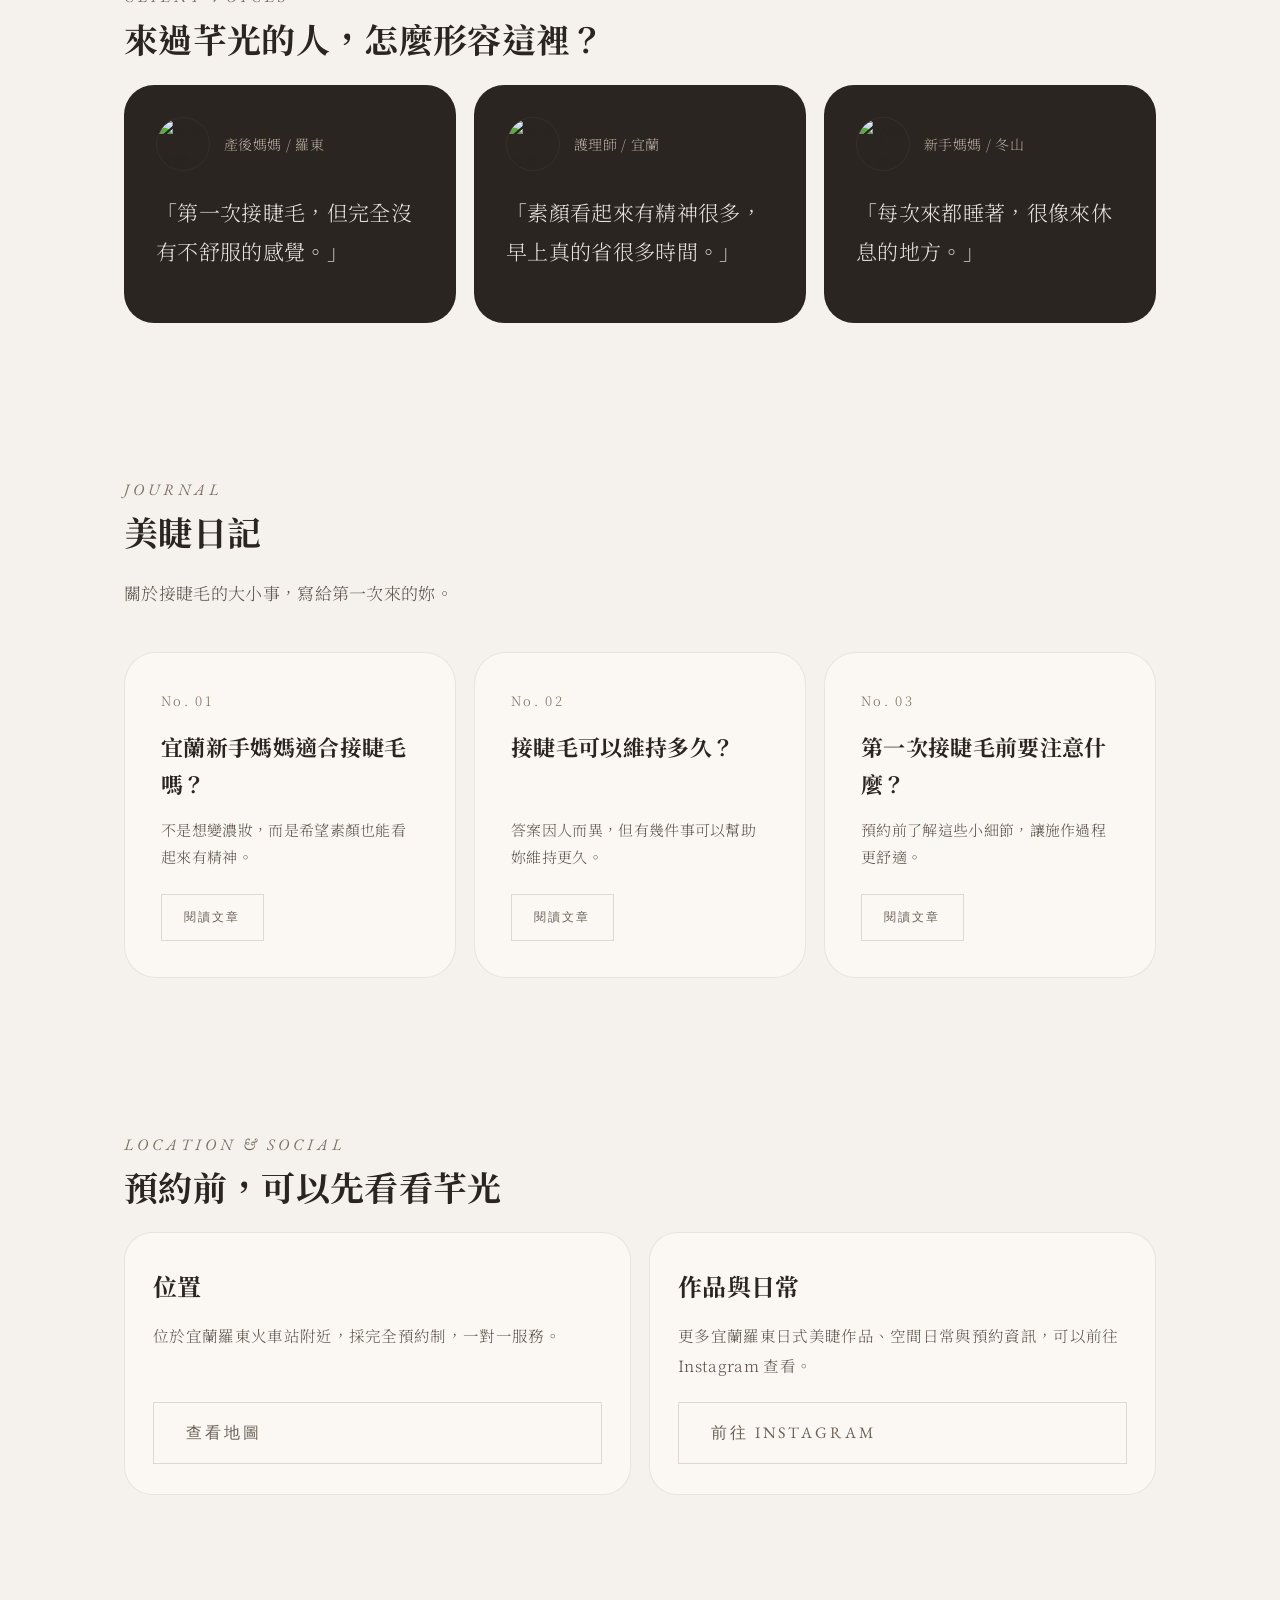
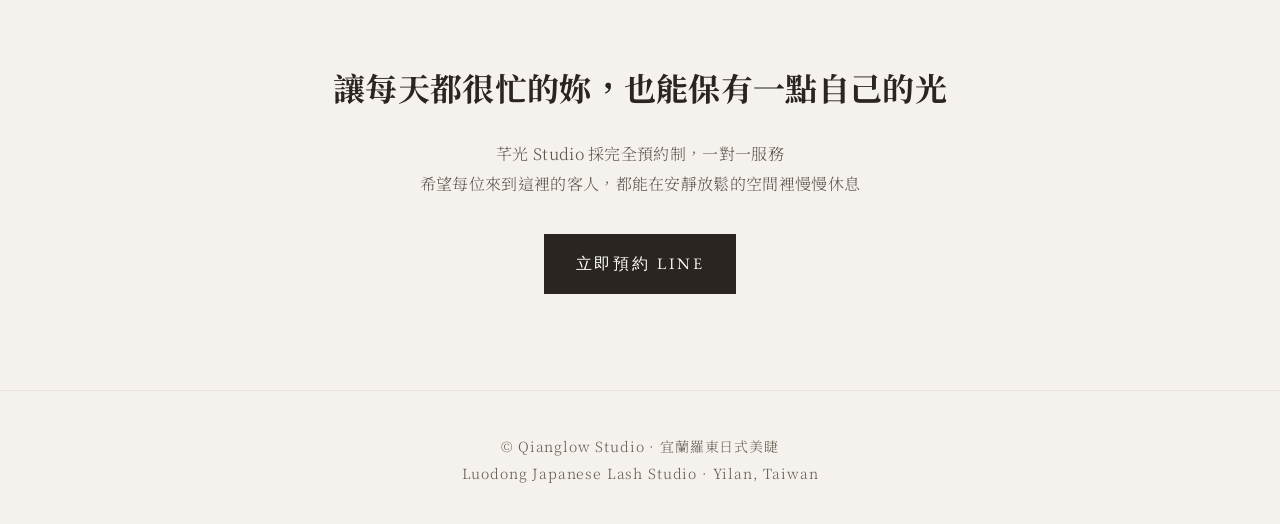
==== commit 81b2a4b2: "Update index.html" ====
--- a/index.html
+++ b/index.html
@@ -1,8 +1,10 @@
 <!DOCTYPE html>
 <html lang="zh-TW">
 <head>
-  <link rel="icon" type="image/png" href="/favicon.png">
-  <link rel="apple-touch-icon" href="/favicon.png">
+  <meta name="google-site-verification" content="wqdL218sYdU1q4BheLxD8_di-xCs4kCgVFkvxeDWwJU" />
+<link rel="icon" href="/favicon.ico" sizes="any">
+<link rel="icon" type="image/png" sizes="32x32" href="/favicon.png">
+<link rel="apple-touch-icon" href="/favicon.png">
 
   <meta charset="UTF-8">
   <meta name="viewport" content="width=device-width, initial-scale=1.0">
@@ -268,7 +270,7 @@
 .hero-sub{
   font-size:13px;
   letter-spacing:.18em;
-  color:#9b8d80;
+  color:#756a5d;
   margin-bottom:24px;
 }
 
@@ -314,7 +316,7 @@
 }
 .btn-light{
   background:transparent;
-  color:var(--ink-light);
+  color:#6b6156;
   border:1px solid var(--line);
   border-radius:0;
   font-family:var(--roman);
@@ -347,7 +349,7 @@
   font-family:var(--roman);
   font-style:italic;
   letter-spacing:.25em;
-  color:var(--accent-soft);
+  color:#7d7164;
 }
 .section-title{
   font-family:"Noto Serif TC",serif;
@@ -420,7 +422,7 @@
 }
 .voice-from{
   font-size:14px;
-  color:#9b8d80;
+  color:#b3a89b;
 }
 
 /* JOURNAL */
@@ -438,7 +440,7 @@
   flex-direction:column;
 }
 .journal-number{
-  color:#9b8d80;
+  color:#7d7164;
   letter-spacing:.18em;
   font-size:13px;
   margin-bottom:16px;
@@ -515,7 +517,7 @@
 .footer-text{
   font-size:14px;
   line-height:1.9;
-  color:#9b8d80;
+  color:#6b6156;
   letter-spacing:.06em;
   margin:0;
 }
